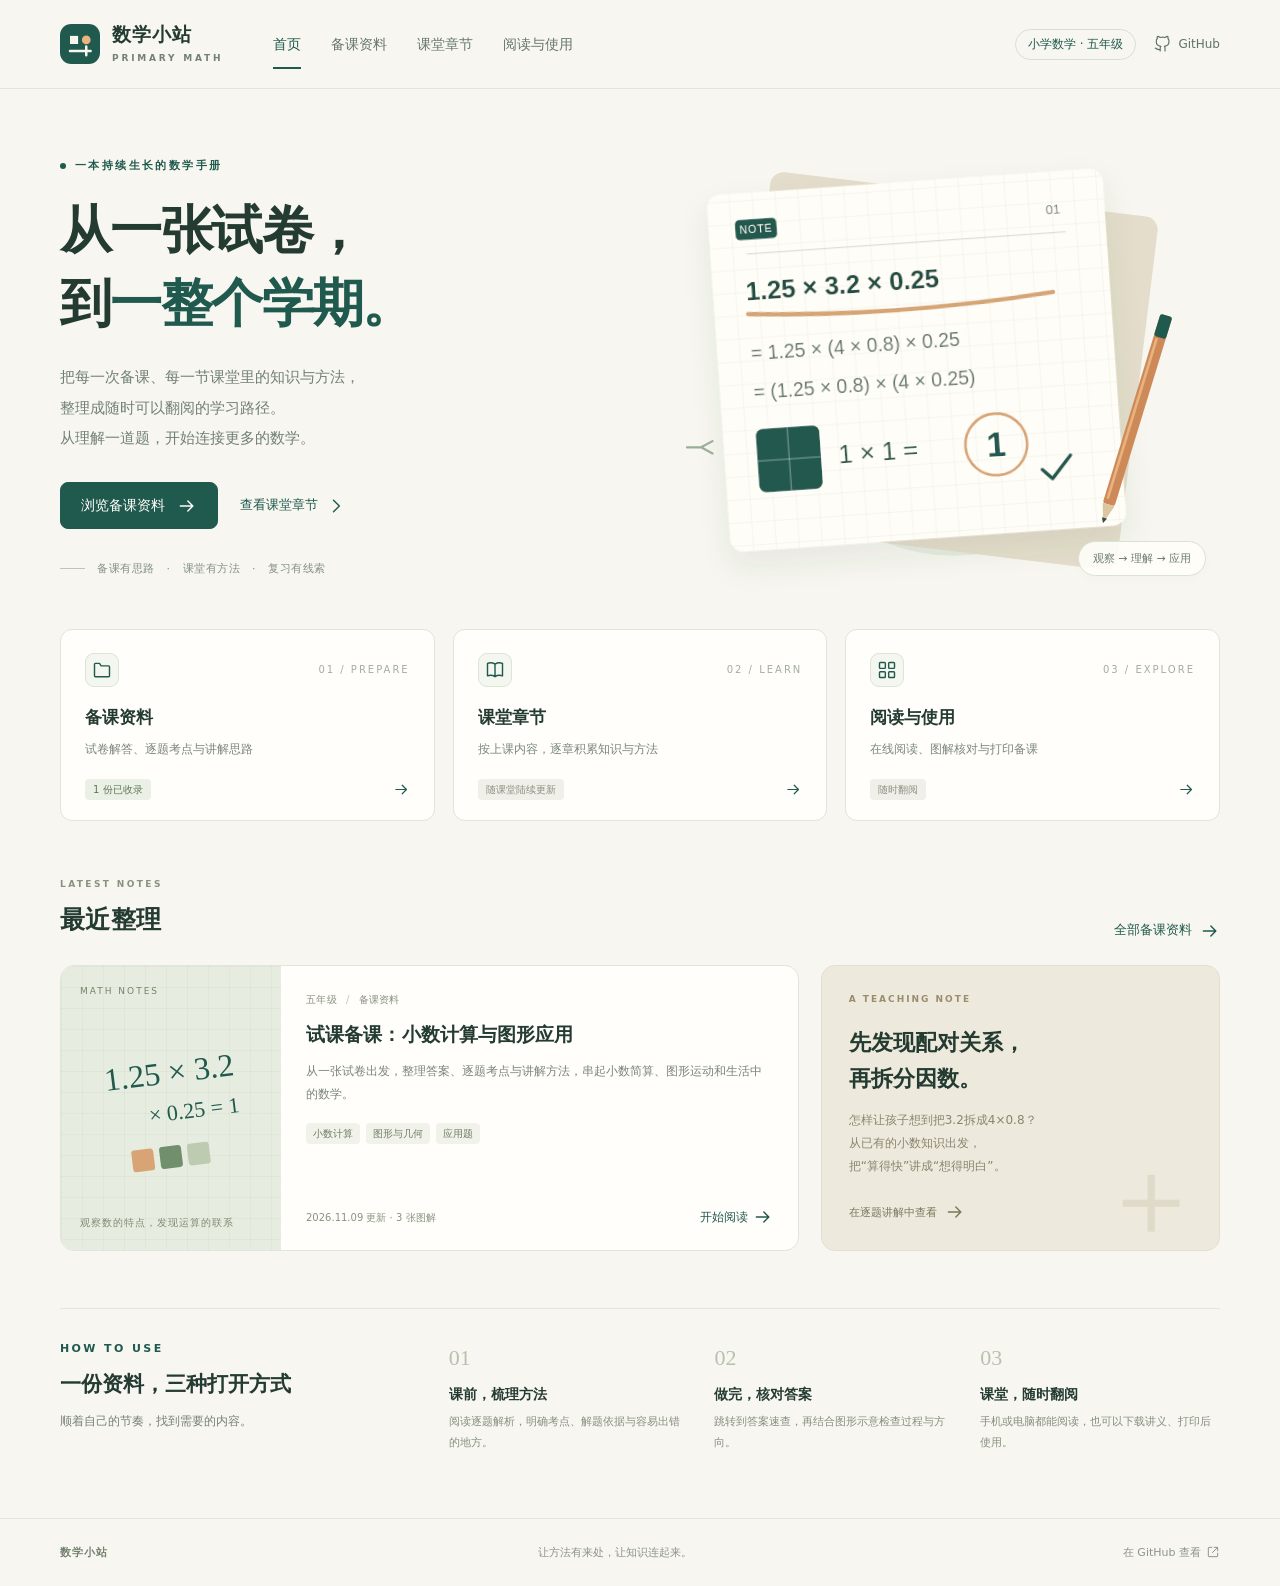
==== index.html @ 2e08a655 "Build math teaching portal and publish preparation materials" ====
<!doctype html>
<html lang="zh-CN">
<head>
  <meta charset="utf-8">
  <meta name="viewport" content="width=device-width, initial-scale=1">
  <title>首页 · 数学小站</title>
  <meta name="description" content="从备课到课堂，持续整理小学数学的知识、方法与讲解。">
  <meta name="theme-color" content="#20594e">
  <link rel="icon" type="image/svg+xml" href="assets/favicon.svg">
  <link rel="stylesheet" href="assets/site.css">
  <script src="assets/site.js" defer></script>
</head>
<body id="top">
  <a class="skip" href="#main">跳到正文</a>
  <header class="site-header">
    <div class="shell header-inner">
      <a class="brand" href="index.html" aria-label="数学小站首页">
        <img src="assets/favicon.svg" alt="" width="40" height="40">
        <span class="brand-name">数学小站<span class="brand-en">PRIMARY MATH</span></span>
      </a>
      <nav class="main-nav" id="main-navigation" data-navigation aria-label="主导航"><a href="index.html" aria-current="page">首页</a><a href="preparation/index.html">备课资料</a><a href="chapters/index.html">课堂章节</a><a href="index.html#guide">阅读与使用</a></nav>
      <div class="header-actions">
        <span class="grade-pill">小学数学 · 五年级</span>
        <a class="github-link" href="https://github.com/daiguashaoya/Primary_school_math" target="_blank" rel="noopener noreferrer" aria-label="打开 GitHub 仓库"><svg class="icon" viewBox="0 0 24 24" aria-hidden="true"><path d="M9 20c-5 1-5-2-7-2m14 4v-4a3.5 3.5 0 0 0-1-2.7c3.3-.4 6.7-1.6 6.7-7A5.4 5.4 0 0 0 20.2 4a5 5 0 0 0-.1-3s-1.2-.4-4 1.5a14 14 0 0 0-7.2 0C6.1.6 4.9 1 4.9 1a5 5 0 0 0-.1 3A5.4 5.4 0 0 0 3.3 8.3c0 5.4 3.4 6.6 6.7 7A3.5 3.5 0 0 0 9 18v4" transform="translate(0 1) scale(.92)"/></svg><span>GitHub</span></a>
        <button class="menu-toggle" type="button" aria-label="展开或收起导航" aria-controls="main-navigation" aria-expanded="false" data-menu-toggle><svg class="icon" viewBox="0 0 24 24" aria-hidden="true"><path d="M4 6h16M4 12h16M4 18h16"/></svg></button>
      </div>
    </div>
  </header>
  <main id="main" class="shell">
    <section class="hero" aria-labelledby="hero-title">
      <div class="hero-copy">
        <div class="eyebrow"><span class="dot"></span>一本持续生长的数学手册</div>
        <h1 id="hero-title">从一张试卷，<br>到<span>一整个学期。</span></h1>
        <p class="hero-description">把每一次备课、每一节课堂里的知识与方法，<br>整理成随时可以翻阅的学习路径。<br>从理解一道题，开始连接更多的数学。</p>
        <div class="hero-actions"><a class="button" href="preparation/index.html">浏览备课资料<svg class="icon" viewBox="0 0 24 24" aria-hidden="true"><path d="M4 12h15m-6-6 6 6-6 6"/></svg></a><a class="text-link" href="chapters/index.html">查看课堂章节<svg class="icon" viewBox="0 0 24 24" aria-hidden="true"><path d="m9 5 7 7-7 7"/></svg></a></div>
        <div class="hero-foot"><span class="dash"></span><span>备课有思路</span><span>·</span><span>课堂有方法</span><span>·</span><span>复习有线索</span></div>
      </div>
      <div class="hero-art"><img src="assets/math-notebook.svg" alt="小数简算笔记：把3.2拆成4乘0.8，再运用乘法运算律配对，得到1" width="640" height="510"><span class="art-caption">观察 → 理解 → 应用</span></div>
    </section>
    <section class="entrances" aria-label="内容导航">
      <a class="entrance" href="preparation/index.html"><div class="entrance-top"><span class="entrance-icon"><svg class="icon" viewBox="0 0 24 24" aria-hidden="true"><path d="M3 7V5a1 1 0 0 1 1-1h5l2 3h9a1 1 0 0 1 1 1v11a1 1 0 0 1-1 1H4a1 1 0 0 1-1-1V7z"/></svg></span><span class="entrance-number">01 / PREPARE</span></div><h2>备课资料</h2><p>试卷解答、逐题考点与讲解思路</p><div class="entrance-bottom"><span class="status-tag">1 份已收录</span><svg class="icon" viewBox="0 0 24 24" aria-hidden="true"><path d="M4 12h15m-6-6 6 6-6 6"/></svg></div></a>
      <a class="entrance" href="chapters/index.html"><div class="entrance-top"><span class="entrance-icon"><svg class="icon" viewBox="0 0 24 24" aria-hidden="true"><path d="M12 5c-3-2-6-2-9-1v15c3-1 6-1 9 1 3-2 6-2 9-1V4c-3-1-6-1-9 1zm0 0v15"/></svg></span><span class="entrance-number">02 / LEARN</span></div><h2>课堂章节</h2><p>按上课内容，逐章积累知识与方法</p><div class="entrance-bottom"><span class="status-tag muted">随课堂陆续更新</span><svg class="icon" viewBox="0 0 24 24" aria-hidden="true"><path d="M4 12h15m-6-6 6 6-6 6"/></svg></div></a>
      <a class="entrance" href="#guide"><div class="entrance-top"><span class="entrance-icon"><svg class="icon" viewBox="0 0 24 24" aria-hidden="true"><rect x="3" y="3" width="7" height="7" rx="1"/><rect x="14" y="3" width="7" height="7" rx="1"/><rect x="3" y="14" width="7" height="7" rx="1"/><rect x="14" y="14" width="7" height="7" rx="1"/></svg></span><span class="entrance-number">03 / EXPLORE</span></div><h2>阅读与使用</h2><p>在线阅读、图解核对与打印备课</p><div class="entrance-bottom"><span class="status-tag muted">随时翻阅</span><svg class="icon" viewBox="0 0 24 24" aria-hidden="true"><path d="M4 12h15m-6-6 6 6-6 6"/></svg></div></a>
    </section>
    <section aria-labelledby="recent-title"><div class="section-heading"><div><div class="eyebrow">LATEST NOTES</div><h2 id="recent-title">最近整理</h2></div><a class="text-link" href="preparation/index.html">全部备课资料<svg class="icon" viewBox="0 0 24 24" aria-hidden="true"><path d="M4 12h15m-6-6 6 6-6 6"/></svg></a></div>
      <div class="recent-grid"><article class="featured-note" data-entry data-topics="[&quot;小数计算&quot;, &quot;图形与几何&quot;, &quot;应用题&quot;]" data-search="试课备课：小数计算与图形应用 从一张试卷出发，整理答案、逐题考点与讲解方法，串起小数简算、图形运动和生活中的数学。 五年级 小数计算 图形与几何 应用题 试卷 乘法分配律 拆分因数 凑整 循环小数 轴对称 平移 旋转 去尾法 进一法 邮费 鲜花饼">
      <div class="note-cover" aria-hidden="true"><span class="cover-index">MATH NOTES</span><div class="cover-formula">1.25 × 3.2<span>× 0.25 = 1</span></div><div class="cover-boxes"><i></i><i></i><i></i></div><span class="cover-label">观察数的特点，发现运算的联系</span></div>
      <div class="note-body">
        <div class="note-meta"><span>五年级</span><span class="meta-divider">/</span><span>备课资料</span></div>
        <h3><a href="preparation/trial-decimals/index.html">试课备课：小数计算与图形应用</a></h3>
        <p>从一张试卷出发，整理答案、逐题考点与讲解方法，串起小数简算、图形运动和生活中的数学。</p><div class="topic-tags"><span class="topic-tag">小数计算</span><span class="topic-tag">图形与几何</span><span class="topic-tag">应用题</span></div>
        <div class="note-bottom"><span>2026.11.09 更新 · 3 张图解</span><a href="preparation/trial-decimals/index.html">开始阅读<svg class="icon" viewBox="0 0 24 24" aria-hidden="true"><path d="M4 12h15m-6-6 6 6-6 6"/></svg></a></div>
      </div>
    </article><aside class="method-card"><div class="eyebrow">A TEACHING NOTE</div><h3>先发现配对关系，<br>再拆分因数。</h3><p>怎样让孩子想到把3.2拆成4×0.8？<br>从已有的小数知识出发，<br>把“算得快”讲成“想得明白”。</p><a class="text-link" href="preparation/trial-decimals/index.html#detail">在逐题讲解中查看<svg class="icon" viewBox="0 0 24 24" aria-hidden="true"><path d="M4 12h15m-6-6 6 6-6 6"/></svg></a></aside></div>
    </section>
    <section class="guide" id="guide" aria-labelledby="guide-title"><div class="guide-panel"><div class="guide-heading"><div class="eyebrow">HOW TO USE</div><h2 id="guide-title">一份资料，三种打开方式</h2><p>顺着自己的节奏，找到需要的内容。</p></div><div class="guide-steps"><div class="guide-step"><span>01</span><h3>课前，梳理方法</h3><p>阅读逐题解析，明确考点、解题依据与容易出错的地方。</p></div><div class="guide-step"><span>02</span><h3>做完，核对答案</h3><p>跳转到答案速查，再结合图形示意检查过程与方向。</p></div><div class="guide-step"><span>03</span><h3>课堂，随时翻阅</h3><p>手机或电脑都能阅读，也可以下载讲义、打印后使用。</p></div></div></div></section>
  </main>
  <footer class="site-footer"><div class="shell footer-inner"><span class="footer-brand">数学小站</span><p>让方法有来处，让知识连起来。</p><a href="https://github.com/daiguashaoya/Primary_school_math" target="_blank" rel="noopener noreferrer">在 GitHub 查看<svg class="icon" viewBox="0 0 24 24" aria-hidden="true"><path d="M14 4h6v6m0-6-9 9"/><path d="M10 4H5a1 1 0 0 0-1 1v14a1 1 0 0 0 1 1h14a1 1 0 0 0 1-1v-5"/></svg></a></div></footer>
</body>
</html>
---- assets/site.css ----
@charset "UTF-8";
:root{--paper:#f7f6f0;--white:#fffefa;--ink:#243b32;--muted:#738078;--green:#20594e;--green-dark:#17463c;--line:#e1e5db;--soft:#eaf0e5;--sand:#efe7d8;--orange:#b8764d;--radius:18px;--max:1160px}
*{box-sizing:border-box}html{scroll-behavior:smooth;scroll-padding-top:108px}body{margin:0;background:var(--paper);color:var(--ink);font-family:"Microsoft YaHei","PingFang SC","Noto Sans SC",system-ui,sans-serif;font-size:15px;line-height:1.75;-webkit-font-smoothing:antialiased}a{color:inherit;text-decoration:none}button,input{font:inherit}button,a,input{ -webkit-tap-highlight-color:transparent}button{cursor:pointer}button:disabled{cursor:default}img{max-width:100%;height:auto}::selection{background:#dce6d2}a:focus-visible,button:focus-visible,input:focus-visible{outline:3px solid #c68b57;outline-offset:4px}svg.icon{width:20px;height:20px;flex-shrink:0;stroke:currentColor;fill:none;stroke-width:1.7;stroke-linecap:round;stroke-linejoin:round}.shell{width:min(var(--max),calc(100% - 80px));margin-inline:auto}.skip{position:fixed;left:16px;top:-60px;z-index:99;background:var(--green);color:white;padding:10px 20px;border-radius:8px}.skip:focus{top:10px}
.site-header{position:sticky;top:0;z-index:30;background:rgb(247 246 240 / .95);border-bottom:1px solid var(--line);backdrop-filter:blur(16px)}.header-inner{height:88px;display:flex;align-items:center;gap:50px}.brand{display:flex;align-items:center;gap:12px;flex-shrink:0}.brand img{width:40px;height:40px}.brand-name{font-size:19px;line-height:1.25;font-weight:750;letter-spacing:1px}.brand-en{display:block;font-size:9px;line-height:1.5;letter-spacing:2.8px;color:var(--muted);margin-top:5px}.main-nav{display:flex;align-items:center;gap:30px;flex:1;height:100%}.main-nav>a{height:100%;display:flex;align-items:center;position:relative;font-size:14px;color:#67776d;white-space:nowrap}.main-nav>a:hover,.main-nav>a[aria-current]{color:var(--green)}.main-nav>a[aria-current]::after{content:"";position:absolute;bottom:19px;left:0;right:0;height:2px;background:var(--green)}.header-actions{display:flex;align-items:center;gap:18px}.grade-pill{font-size:12px;border:1px solid #d7dfd2;padding:4px 12px;border-radius:30px;color:var(--green);white-space:nowrap}.github-link{display:flex;align-items:center;gap:6px;font-size:12px;color:#60736a}.github-link svg{width:18px;height:18px}.menu-toggle{display:none;background:none;border:0;padding:6px;color:var(--green)}
.eyebrow{display:flex;align-items:center;gap:9px;font-size:11px;letter-spacing:2.4px;text-transform:uppercase;color:var(--green);font-weight:650}.eyebrow .dot{width:6px;height:6px;background:var(--green);border-radius:50%}.hero{display:grid;grid-template-columns:1fr 1.02fr;align-items:center;padding:53px 0 37px;gap:16px;min-height:510px}.hero h1{font-size:clamp(36px,4.1vw,52px);font-weight:700;letter-spacing:-1.6px;line-height:1.4;margin:19px 0 22px}.hero h1 span{color:var(--green)}.hero-description{font-size:15px;color:#718074;line-height:2.05;max-width:425px;margin:0 0 28px}.hero-actions{display:flex;align-items:center;gap:22px}.button{display:inline-flex;align-items:center;justify-content:center;gap:12px;padding:12px 20px;background:var(--green);color:#fffefa;font-size:14px;font-weight:550;border:1px solid var(--green);border-radius:8px;transition:background .18s,transform .18s;line-height:1.5}.button:hover{background:var(--green-dark);transform:translateY(-2px)}.button.secondary{background:var(--white);color:var(--green);border-color:#d7dfd2}.button.secondary:hover{background:var(--soft)}.text-link{display:inline-flex;align-items:center;gap:8px;font-size:13px;color:var(--green)}.text-link:hover{text-decoration:underline;text-underline-offset:5px}.hero-foot{display:flex;align-items:center;gap:12px;margin-top:30px;font-size:11px;color:#849086;letter-spacing:.5px}.hero-foot .dash{width:25px;height:1px;background:#bac6b6}.hero-art{position:relative;align-self:stretch;display:flex;align-items:center;justify-content:center;min-width:0}.hero-art>img{width:100%;max-width:565px}.art-caption{position:absolute;right:14px;bottom:16px;padding:7px 14px;border:1px solid #dae2d2;background:rgb(255 254 250 / .9);border-radius:20px;font-size:11px;color:#6c7c6d;box-shadow:0 4px 12px #203b2b05}
.entrances{display:grid;grid-template-columns:repeat(3,1fr);gap:18px;padding:0 0 56px}.entrance{display:block;background:var(--white);border:1px solid var(--line);border-radius:12px;padding:23px 24px 20px;transition:transform .2s,border-color .2s}.entrance:hover{transform:translateY(-3px);border-color:#afc1aa}.entrance-top{display:flex;justify-content:space-between;align-items:center;margin-bottom:16px}.entrance-icon{display:grid;place-items:center;width:34px;height:34px;border:1px solid #dce4d6;border-radius:9px;background:#f4f7ef;color:var(--green)}.entrance-number{font-size:10px;letter-spacing:2px;color:#a4ada0}.entrance h2{font-size:17px;margin:0 0 6px;font-weight:650}.entrance p{font-size:12px;color:#7a877c;margin:0 0 19px}.entrance-bottom{display:flex;align-items:center;justify-content:space-between;color:var(--green);font-size:11px}.entrance-bottom svg{width:17px;height:17px}.status-tag{display:inline-flex;align-items:center;gap:5px;padding:2px 8px;border-radius:4px;background:var(--soft);color:#627557;font-size:10px}.status-tag.muted{background:#f0efe9;color:#8c8f80}
.section-heading{display:flex;align-items:flex-end;justify-content:space-between;margin-bottom:23px}.section-heading .eyebrow{color:#899281;font-size:9px;letter-spacing:2.4px}.section-heading h2{font-size:25px;font-weight:650;letter-spacing:.3px;margin:5px 0 0}.recent-grid{display:grid;grid-template-columns:1.85fr 1fr;gap:22px}.featured-note{display:grid;grid-template-columns:220px 1fr;background:var(--white);border:1px solid var(--line);border-radius:14px;overflow:hidden;min-height:282px;transition:border-color .2s}.featured-note:hover{border-color:#a9bda4}.note-cover{position:relative;overflow:hidden;background-color:#e6ecdf;background-image:linear-gradient(#b5c2aa22 1px,transparent 1px),linear-gradient(90deg,#b5c2aa22 1px,transparent 1px);background-size:21px 21px;display:flex;flex-direction:column;align-items:center;justify-content:center;min-height:220px}.cover-index{position:absolute;top:18px;left:19px;font-size:9px;letter-spacing:2px;color:#73856a}.cover-formula{font-family:Georgia,serif;font-size:32px;color:var(--green);transform:rotate(-7deg);line-height:1.5}.cover-formula span{display:block;font-size:22px;margin-left:40px}.cover-boxes{display:flex;gap:6px;margin-top:17px;transform:rotate(-7deg)}.cover-boxes i{display:block;width:22px;height:22px;background:#d8a475;border-radius:3px}.cover-boxes i:nth-child(2){background:#718f6d}.cover-boxes i:nth-child(3){background:#bdcbb1}.cover-label{position:absolute;bottom:18px;left:19px;font-size:10px;letter-spacing:1px;color:#7e8b72}.note-body{display:flex;flex-direction:column;align-items:flex-start;padding:25px 25px 22px;min-width:0}.note-meta{display:flex;align-items:center;flex-wrap:wrap;gap:9px;font-size:10px;color:#879080;letter-spacing:.3px}.note-meta .meta-divider{color:#c0c8b9}.note-body h3{font-size:19px;line-height:1.65;margin:11px 0 9px;letter-spacing:.1px;font-weight:650}.note-body h3 a:hover{color:var(--green);text-decoration:underline;text-underline-offset:5px}.note-body p{font-size:12px;line-height:1.95;color:#7a857a;margin:0 0 16px}.topic-tags{display:flex;gap:6px;flex-wrap:wrap}.topic-tag{font-size:10px;color:#6e7c65;background:#f1f3eb;padding:2px 7px;border-radius:4px}.note-bottom{display:flex;justify-content:space-between;align-items:center;width:100%;margin-top:auto;padding-top:21px;color:#899381;font-size:10px}.note-bottom a{font-size:12px;font-weight:550;color:var(--green);display:flex;align-items:center;gap:5px}.method-card{background:#edeadd;border:1px solid #e3dfcf;border-radius:14px;padding:26px 27px;position:relative;overflow:hidden}.method-card .eyebrow{font-size:9px;color:#9b8c6d;letter-spacing:2px}.method-card h3{font-size:22px;line-height:1.65;margin:17px 0 12px;max-width:220px;font-weight:600}.method-card p{font-size:12px;line-height:1.9;color:#8b846e;margin:0 0 20px}.method-card .text-link{font-size:11px;color:#7a775d}.method-card::after{content:"＋";position:absolute;right:13px;bottom:-23px;font:110px Georgia,serif;color:#e0dbc8;pointer-events:none}
.guide{padding:57px 0 64px}.guide-panel{border-top:1px solid var(--line);padding-top:30px;display:grid;grid-template-columns:1fr 2.2fr;gap:38px}.guide-heading h2{font-size:21px;margin:8px 0 8px;font-weight:650}.guide-heading p{font-size:12px;color:var(--muted);margin:0}.guide-steps{display:grid;grid-template-columns:repeat(3,1fr);gap:26px}.guide-step>span{font-family:Georgia,serif;font-size:22px;color:#b7c1ad}.guide-step h3{font-size:14px;margin:5px 0;font-weight:600}.guide-step p{font-size:11px;color:#85907f;margin:0;line-height:1.9}.site-footer{border-top:1px solid var(--line);padding:24px 0;color:#8c9687;font-size:11px}.footer-inner{display:flex;align-items:center;justify-content:space-between;gap:20px}.footer-brand{font-weight:650;color:#74826e;letter-spacing:1px}.footer-inner p{margin:0}.footer-inner a{display:inline-flex;align-items:center;gap:5px}.footer-inner svg{width:14px;height:14px}
.breadcrumb{display:flex;align-items:center;flex-wrap:wrap;gap:8px;color:#899482;font-size:11px;padding-top:28px}.breadcrumb a:hover{color:var(--green)}.breadcrumb svg{width:12px;height:12px}.library-intro{padding:37px 0 26px;display:flex;align-items:flex-start;justify-content:space-between;gap:40px}.library-intro h1{font-size:35px;line-height:1.4;font-weight:650;margin:10px 0 12px;letter-spacing:-.5px}.library-intro p{font-size:14px;color:var(--muted);margin:0;max-width:610px}.library-count{padding-top:25px;color:#7e8e75;font-size:11px;display:flex;align-items:baseline;gap:9px;white-space:nowrap}.library-count strong{font-size:38px;font-family:Georgia,serif;line-height:1;color:var(--green);font-weight:400}.library-toolbar{display:flex;align-items:center;justify-content:space-between;gap:20px;border-top:1px solid var(--line);border-bottom:1px solid var(--line);padding:19px 0;margin:10px 0 26px}.filter-list{display:flex;align-items:center;gap:7px;flex-wrap:wrap}.filter{border:1px solid transparent;border-radius:6px;background:transparent;color:#7e8b74;padding:5px 12px;font-size:12px;white-space:nowrap}.filter[aria-pressed="true"]{background:var(--green);color:white}.filter:hover{border-color:#c5d1bd}.search{display:flex;align-items:center;gap:8px;min-width:260px;border:1px solid #d9e1d0;border-radius:7px;padding:7px 11px;background:var(--white);color:#8d9983}.search .icon{width:16px;height:16px}.search input{border:0;background:transparent;outline:0;width:100%;min-width:0;font-size:12px;color:var(--ink)}.search input::placeholder{color:#9aa28f}.search input:focus-visible{outline:none}.search:focus-within{outline:2px solid #b7c8aa;outline-offset:2px}.library-results{margin-bottom:58px;min-height:360px}.results-count{font-size:11px;color:#8d9785;margin:0 0 17px}.library-grid{display:grid;grid-template-columns:repeat(2,1fr);gap:20px}.library-grid .featured-note{grid-template-columns:180px 1fr;min-height:280px}.library-grid .note-body{padding:22px}.library-grid .note-body h3{font-size:17px}.empty-state{display:grid;justify-items:center;text-align:center;border:1px dashed #ccd7c2;border-radius:15px;background:#f0f3e9;padding:65px 25px;margin:22px 0 70px}.empty-symbol{display:grid;place-items:center;width:55px;height:55px;border:1px solid #d6dfce;border-radius:15px;background:var(--white);color:#839876;margin-bottom:18px}.empty-state h2{font-size:21px;font-weight:600;margin:0 0 10px}.empty-state p{font-size:13px;color:#7e8c74;max-width:440px;margin:0 0 24px}.no-results{padding:50px 20px;text-align:center;border:1px dashed #d3dccb;border-radius:12px;color:#7a8871}.no-results button{margin-top:12px;border:0;background:none;color:var(--green);text-decoration:underline;text-underline-offset:5px}.no-results p{margin:0}.visually-hidden{position:absolute;width:1px;height:1px;padding:0;margin:-1px;overflow:hidden;clip:rect(0,0,0,0);white-space:nowrap;border:0}[hidden]{display:none!important}
.reader-layout{display:grid;grid-template-columns:222px minmax(0,1fr);gap:42px;padding-top:29px;align-items:start}.reader-sidebar{position:sticky;top:116px;padding:12px 0 25px}.sidebar-label{font-size:10px;letter-spacing:1.8px;color:#97a08d;margin:0 0 16px}.toc{display:flex;flex-direction:column;gap:3px}.toc>a{font-size:12px;color:#7a8871;line-height:1.7;padding:7px 11px;border-left:2px solid #e2e7db;transition:background .15s,color .15s}.toc>a:hover,.toc>a.active{border-left-color:var(--green);color:var(--green);background:#edf1e5}.toc>a.toc-main{font-weight:650;color:var(--green);margin-top:10px}.toc>a.toc-sub{font-size:11px;padding-left:16px}.sidebar-resources{border-top:1px solid var(--line);margin-top:26px;padding-top:20px}.sidebar-resources>a{display:flex;align-items:center;gap:8px;color:#78886f;font-size:11px;padding:6px 0}.sidebar-resources>a:hover{color:var(--green)}.sidebar-resources svg{width:15px;height:15px}.reader-main{min-width:0;padding-bottom:60px}.reader-header{padding:13px 0 26px}.reader-header h1{font-size:31px;line-height:1.55;font-weight:650;letter-spacing:-.5px;margin:14px 0 13px}.reader-header p{font-size:13px;color:#7e8976;line-height:1.95;max-width:760px;margin:0 0 16px}.reader-header .note-meta{font-size:11px}.reader-actions{display:flex;align-items:center;gap:10px;flex-wrap:wrap;margin-top:24px}.reader-actions .button{padding:9px 15px;font-size:12px}.reader-actions .button svg{width:16px;height:16px}.reader-switch{display:flex;gap:26px;border-top:1px solid var(--line);border-bottom:1px solid var(--line);padding:16px 0;margin:0 0 27px;align-items:center;font-size:12px;color:var(--green)}.reader-switch span{margin-left:auto;color:#93a087;font-size:10px}.reading-section{background:var(--white);border:1px solid var(--line);border-radius:14px;padding:30px 32px 28px;margin-bottom:28px;scroll-margin-top:108px;min-width:0}.section-label{display:flex;gap:9px;align-items:center;font-size:10px;letter-spacing:2px;text-transform:uppercase;color:#859677;margin-bottom:14px}.section-label span{width:20px;height:1px;background:#a5b398}.reading-section>h2{font-size:25px;font-weight:650;margin:0 0 24px;line-height:1.5}.prose{font-size:14px;line-height:1.95;color:#47564b;overflow-wrap:anywhere}.prose p{margin:13px 0}.prose h3{font-size:20px;color:var(--ink);margin:34px 0 15px;padding-bottom:10px;border-bottom:1px solid #e5e9de;font-weight:650;scroll-margin-top:108px}.prose h4{font-size:17px;color:#315948;line-height:1.7;margin:28px 0 12px;font-weight:650;scroll-margin-top:108px}.prose h5{font-size:15px;color:#315948;margin:23px 0 11px}.prose h6{font-size:14px;margin:22px 0 10px}.prose strong{color:#2e4a38;font-weight:650}.prose a{color:#32785c;text-decoration:underline;text-underline-offset:3px}.prose ul,.prose ol{padding-left:1.6em}.prose li{margin:7px 0;padding-left:3px}.prose li::marker{color:#7c9a69}.prose .table-wrap{max-width:100%;overflow-x:auto;margin:19px 0;border:1px solid #dfe5d8;border-radius:7px}.prose table{width:100%;border-collapse:collapse;font-size:12px;line-height:1.85}.prose th{font-weight:600;background:#eef2e7;color:#38573b}.prose th,.prose td{padding:11px 12px;border-right:1px solid #e3e8dd;border-bottom:1px solid #e3e8dd;text-align:left;vertical-align:top;min-width:80px}.prose th:last-child,.prose td:last-child{border-right:0}.prose tr:last-child td{border-bottom:0}.prose tbody tr:nth-child(even){background:#fafbf6}.prose img{display:block;max-width:100%;height:auto;margin:23px auto;border:1px solid #e2e7dc;border-radius:7px;background:white}.prose pre{font-family:Consolas,"Courier New",monospace;background:#f0f3e9;border-left:3px solid #98ae83;padding:18px 22px;line-height:1.6;font-size:13px;overflow-x:auto;border-radius:0 7px 7px 0}.prose code{font-family:Consolas,"Courier New",monospace;background:#f0f3e9;padding:2px 5px;border-radius:4px;font-size:.95em}.prose pre code{padding:0;background:none}.prose hr{border:0;border-top:1px solid #e2e7dc;margin:32px 0}.back-top{display:inline-flex;gap:7px;align-items:center;font-size:12px;color:#718366}.back-top svg{width:16px;height:16px}.reader-mobile-toc{display:none}.reading-progress{height:2px;background:var(--green);position:absolute;bottom:-1px;left:0;width:0;transition:width .1s linear}
@media(min-width:1400px){.hero{padding-top:65px;padding-bottom:45px}.hero h1{font-size:56px}.hero-art>img{max-width:575px}}
@media(max-width:1100px){.header-inner{gap:30px}.main-nav{gap:22px}.hero h1{font-size:42px}.hero-description{font-size:14px}.hero-art{margin-right:-15px}.featured-note{grid-template-columns:180px 1fr}.note-body{padding:22px}.note-body h3{font-size:17px}.recent-grid{grid-template-columns:1.8fr 1fr}.method-card{padding:24px}.method-card h3{font-size:20px}.library-grid{grid-template-columns:1fr}.reader-layout{grid-template-columns:190px minmax(0,1fr);gap:25px}.reading-section{padding:26px}.guide-panel{gap:25px}}
@media(max-width:800px){.shell{width:calc(100% - 40px)}.header-inner{height:76px;gap:23px}.brand-name{font-size:17px}.brand img{width:35px;height:35px}.brand-en{font-size:8px;letter-spacing:2.2px}.main-nav{gap:20px}.main-nav>a{font-size:12px}.main-nav>a[aria-current]::after{bottom:15px}.header-actions{gap:10px}.github-link span{display:none}.grade-pill{display:none}.hero{min-height:0;padding-top:39px;grid-template-columns:1fr 1fr;gap:0}.hero h1{font-size:35px;letter-spacing:-1px}.hero-description{font-size:12px}.hero-actions{gap:14px}.hero-actions .button{padding:10px 13px;font-size:12px}.hero-actions .text-link{font-size:11px}.hero-foot{font-size:10px;margin-top:22px;gap:8px}.hero-foot .dash{width:15px}.art-caption{font-size:9px;right:0;bottom:13px;padding:5px 9px}.entrances{gap:11px;padding-bottom:39px}.entrance{padding:17px}.entrance h2{font-size:15px}.entrance p{font-size:11px;min-height:38px}.entrance-top{margin-bottom:13px}.section-heading h2{font-size:22px}.recent-grid{grid-template-columns:1fr}.method-card{display:none}.featured-note{grid-template-columns:210px 1fr}.guide{padding:39px 0 43px}.guide-panel{grid-template-columns:1fr}.guide-heading p{display:none}.guide-steps{gap:22px}.reader-layout{display:block;padding-top:18px}.reader-sidebar{display:none}.reader-header{padding-top:6px}.reader-header h1{font-size:27px}.reader-mobile-toc{display:block;margin:0 0 22px;border:1px solid var(--line);border-radius:9px;padding:10px 15px;background:#edf1e6;color:var(--green);font-size:12px}.reader-mobile-toc summary{cursor:pointer}.reader-mobile-toc .toc{padding:10px 0 3px}.reader-switch{margin-top:0}.reading-section{padding:25px}.reading-section>h2{font-size:23px}.footer-inner{flex-wrap:wrap;gap:9px 20px}.footer-inner p{flex:1;min-width:220px}}
@media(max-width:580px){html{scroll-padding-top:88px}.header-inner{height:70px;justify-content:space-between;gap:10px}.header-actions{margin-left:auto;gap:14px}.menu-toggle{display:flex}.main-nav{display:none;position:absolute;top:70px;left:0;right:0;height:auto;flex-direction:column;align-items:stretch;gap:0;background:var(--paper);padding:9px 20px 17px;border-bottom:1px solid var(--line);box-shadow:0 9px 15px #20352705}.main-nav.is-open{display:flex}.main-nav>a{font-size:14px;padding:10px 15px;border-radius:6px;height:auto}.main-nav>a[aria-current]{background:#eaf0e2}.main-nav>a[aria-current]::after{display:none}.hero{display:flex;flex-direction:column;align-items:stretch;padding:32px 0 22px}.hero h1{font-size:37px;line-height:1.42;margin:17px 0}.hero-description{font-size:13px;max-width:360px;margin-bottom:22px}.hero .eyebrow{font-size:10px}.hero-actions .button{padding:12px 17px;font-size:13px}.hero-actions .text-link{font-size:12px}.hero-actions{gap:22px}.hero-foot{margin-top:20px}.hero-art{margin:5px 0 0;min-height:0}.hero-art>img{max-width:390px;margin:-4px auto -3px}.art-caption{right:3px;bottom:4px;font-size:10px}.entrances{grid-template-columns:1fr;gap:10px;padding:12px 0 34px}.entrance{display:grid;grid-template-columns:38px 1fr 28px;column-gap:13px;padding:17px 18px;align-items:center}.entrance-top{margin:0;grid-row:1/3}.entrance-number{display:none}.entrance h2{font-size:15px;grid-column:2;margin-bottom:2px}.entrance p{font-size:11px;min-height:0;margin:0;grid-column:2;grid-row:2}.entrance-bottom{grid-column:3;grid-row:1/3;justify-content:flex-end}.entrance-bottom .status-tag{display:none}.section-heading{gap:10px}.section-heading h2{font-size:21px}.section-heading .text-link{font-size:11px}.featured-note{grid-template-columns:1fr}.note-cover{min-height:170px;align-items:flex-start;padding-left:32px}.cover-formula{font-size:30px;transform:rotate(-5deg);margin-left:25px}.cover-formula span{display:inline;font-size:25px;margin-left:8px}.cover-boxes{position:absolute;right:24px;bottom:34px}.cover-label{bottom:14px;font-size:9px}.cover-index{font-size:8px;top:13px}.note-body{padding:21px 22px}.note-body h3{font-size:19px}.note-body p{font-size:12px}.note-bottom{padding-top:22px}.topic-tag{font-size:10px}.guide-panel{padding-top:24px;gap:21px}.guide-heading h2{font-size:20px}.guide-steps{grid-template-columns:1fr;gap:16px}.guide-step{position:relative;padding-left:38px}.guide-step>span{position:absolute;top:0;left:0;font-size:21px}.guide-step h3{margin:0 0 4px}.guide-step p{font-size:12px}.site-footer{padding:20px 0}.footer-inner{display:grid;grid-template-columns:1fr auto;gap:5px}.footer-inner p{font-size:10px;grid-column:1/-1;grid-row:2}.footer-inner>a{grid-column:2;grid-row:1}.breadcrumb{padding-top:20px;font-size:10px}.library-intro{padding:27px 0 22px;gap:15px}.library-intro h1{font-size:30px;margin-top:9px}.library-intro p{font-size:12px}.library-count{padding-top:20px;gap:4px;font-size:10px}.library-count strong{font-size:29px}.library-toolbar{flex-direction:column;align-items:stretch;gap:13px;padding:15px 0}.filter-list{gap:3px}.filter{font-size:11px;padding:5px 10px}.search{min-width:0;width:100%;padding:9px 12px}.search input{font-size:12px}.library-grid .featured-note{grid-template-columns:1fr}.library-grid .note-cover{min-height:160px}.empty-state{padding:45px 20px;margin-top:10px}.empty-state h2{font-size:19px}.empty-state p{font-size:12px}.reader-header h1{font-size:25px}.reader-header p{font-size:12px}.reader-switch{gap:24px;padding:13px 0}.reader-switch span{display:none}.reading-section{padding:22px 17px;border-radius:11px;margin-inline:-4px}.reading-section>h2{font-size:22px;margin-bottom:19px}.prose{font-size:13px;line-height:1.95}.prose h3{font-size:18px;margin-top:27px}.prose h4{font-size:15px;margin-top:24px}.prose h5{font-size:14px}.prose table{font-size:11px}.prose th,.prose td{padding:9px;min-width:90px}.reader-actions{gap:8px}.reader-actions .button{font-size:11px;padding:8px 11px}.reader-main{padding-bottom:36px}.reader-mobile-toc{margin-bottom:18px}.prose ul,.prose ol{padding-left:1.5em}.prose img{margin:18px auto}}
@media(prefers-reduced-motion:reduce){html{scroll-behavior:auto}*,*::before,*::after{transition:none!important;animation:none!important}}
@media print{@page{size:A4;margin:15mm 13mm}body{font-size:10pt;color:#18251b;background:white}.site-header,.site-footer,.breadcrumb,.reader-sidebar,.reader-actions,.reader-switch,.reader-mobile-toc,.back-top,.skip{display:none!important}.shell{width:100%;max-width:none}.reader-layout{display:block;padding:0}.reader-main{padding:0}.reader-header{padding:0 0 15px}.reader-header h1{font-size:19pt}.reader-header p{font-size:9pt}.reading-section{border:0;padding:0;margin:0;break-before:page}.section-label{margin-bottom:8px}.reading-section>h2{font-size:17pt}.prose{font-size:9.5pt;line-height:1.7;color:#222}.prose h3{font-size:14pt;margin-top:22px}.prose h4{font-size:11pt;margin-top:18px}.prose h5{font-size:10pt}.prose h3,.prose h4,.prose h5{break-after:avoid}.prose .table-wrap{overflow:visible;border-radius:0}.prose table{font-size:8.5pt}.prose th,.prose td{padding:6px 8px;min-width:0}.prose tr{break-inside:avoid}.prose thead{display:table-header-group}.prose img{break-inside:avoid;max-height:205mm;object-fit:contain}.prose pre{break-inside:avoid;font-size:9pt}.prose a{color:inherit;text-decoration:none}.prose a[href^="http"]{overflow-wrap:anywhere}.hero,.entrances,.recent-grid,.guide-panel{display:block}.entrance,.featured-note{break-inside:avoid}.hero-art,.method-card{display:none}}
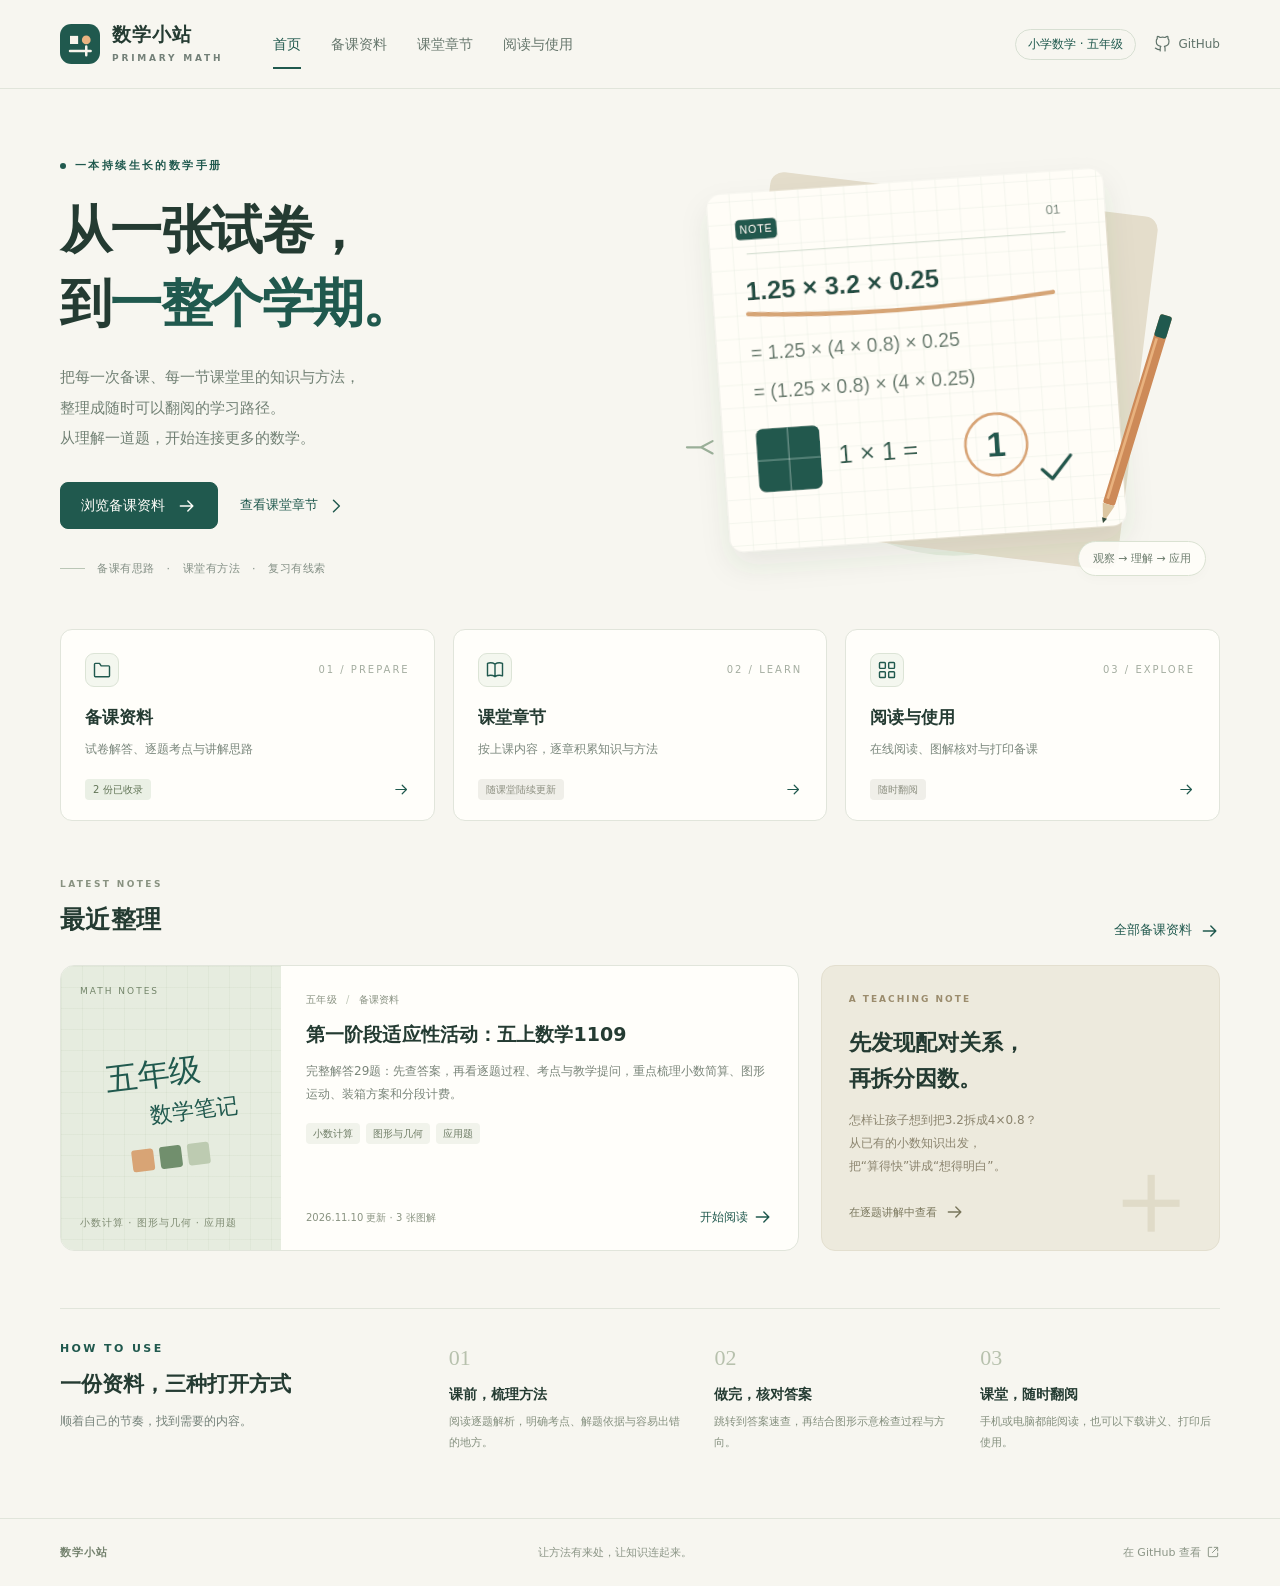
==== commit 6215546f: "Add complete solutions and teaching notes for phase one math paper" ====
--- a/index.html
+++ b/index.html
@@ -38,18 +38,18 @@
       <div class="hero-art"><img src="assets/math-notebook.svg" alt="小数简算笔记：把3.2拆成4乘0.8，再运用乘法运算律配对，得到1" width="640" height="510"><span class="art-caption">观察 → 理解 → 应用</span></div>
     </section>
     <section class="entrances" aria-label="内容导航">
-      <a class="entrance" href="preparation/index.html"><div class="entrance-top"><span class="entrance-icon"><svg class="icon" viewBox="0 0 24 24" aria-hidden="true"><path d="M3 7V5a1 1 0 0 1 1-1h5l2 3h9a1 1 0 0 1 1 1v11a1 1 0 0 1-1 1H4a1 1 0 0 1-1-1V7z"/></svg></span><span class="entrance-number">01 / PREPARE</span></div><h2>备课资料</h2><p>试卷解答、逐题考点与讲解思路</p><div class="entrance-bottom"><span class="status-tag">1 份已收录</span><svg class="icon" viewBox="0 0 24 24" aria-hidden="true"><path d="M4 12h15m-6-6 6 6-6 6"/></svg></div></a>
+      <a class="entrance" href="preparation/index.html"><div class="entrance-top"><span class="entrance-icon"><svg class="icon" viewBox="0 0 24 24" aria-hidden="true"><path d="M3 7V5a1 1 0 0 1 1-1h5l2 3h9a1 1 0 0 1 1 1v11a1 1 0 0 1-1 1H4a1 1 0 0 1-1-1V7z"/></svg></span><span class="entrance-number">01 / PREPARE</span></div><h2>备课资料</h2><p>试卷解答、逐题考点与讲解思路</p><div class="entrance-bottom"><span class="status-tag">2 份已收录</span><svg class="icon" viewBox="0 0 24 24" aria-hidden="true"><path d="M4 12h15m-6-6 6 6-6 6"/></svg></div></a>
       <a class="entrance" href="chapters/index.html"><div class="entrance-top"><span class="entrance-icon"><svg class="icon" viewBox="0 0 24 24" aria-hidden="true"><path d="M12 5c-3-2-6-2-9-1v15c3-1 6-1 9 1 3-2 6-2 9-1V4c-3-1-6-1-9 1zm0 0v15"/></svg></span><span class="entrance-number">02 / LEARN</span></div><h2>课堂章节</h2><p>按上课内容，逐章积累知识与方法</p><div class="entrance-bottom"><span class="status-tag muted">随课堂陆续更新</span><svg class="icon" viewBox="0 0 24 24" aria-hidden="true"><path d="M4 12h15m-6-6 6 6-6 6"/></svg></div></a>
       <a class="entrance" href="#guide"><div class="entrance-top"><span class="entrance-icon"><svg class="icon" viewBox="0 0 24 24" aria-hidden="true"><rect x="3" y="3" width="7" height="7" rx="1"/><rect x="14" y="3" width="7" height="7" rx="1"/><rect x="3" y="14" width="7" height="7" rx="1"/><rect x="14" y="14" width="7" height="7" rx="1"/></svg></span><span class="entrance-number">03 / EXPLORE</span></div><h2>阅读与使用</h2><p>在线阅读、图解核对与打印备课</p><div class="entrance-bottom"><span class="status-tag muted">随时翻阅</span><svg class="icon" viewBox="0 0 24 24" aria-hidden="true"><path d="M4 12h15m-6-6 6 6-6 6"/></svg></div></a>
     </section>
     <section aria-labelledby="recent-title"><div class="section-heading"><div><div class="eyebrow">LATEST NOTES</div><h2 id="recent-title">最近整理</h2></div><a class="text-link" href="preparation/index.html">全部备课资料<svg class="icon" viewBox="0 0 24 24" aria-hidden="true"><path d="M4 12h15m-6-6 6 6-6 6"/></svg></a></div>
-      <div class="recent-grid"><article class="featured-note" data-entry data-topics="[&quot;小数计算&quot;, &quot;图形与几何&quot;, &quot;应用题&quot;]" data-search="试课备课：小数计算与图形应用 从一张试卷出发，整理答案、逐题考点与讲解方法，串起小数简算、图形运动和生活中的数学。 五年级 小数计算 图形与几何 应用题 试卷 乘法分配律 拆分因数 凑整 循环小数 轴对称 平移 旋转 去尾法 进一法 邮费 鲜花饼">
-      <div class="note-cover" aria-hidden="true"><span class="cover-index">MATH NOTES</span><div class="cover-formula">1.25 × 3.2<span>× 0.25 = 1</span></div><div class="cover-boxes"><i></i><i></i><i></i></div><span class="cover-label">观察数的特点，发现运算的联系</span></div>
+      <div class="recent-grid"><article class="featured-note" data-entry data-topics="[&quot;小数计算&quot;, &quot;图形与几何&quot;, &quot;应用题&quot;]" data-search="第一阶段适应性活动：五上数学1109 完整解答29题：先查答案，再看逐题过程、考点与教学提问，重点梳理小数简算、图形运动、装箱方案和分段计费。 五年级 小数计算 图形与几何 应用题 第一阶段 适应性活动 1109 试卷 乘法分配律 拆分因数 乘法结合律 循环小数 逆推法 枚举 轴对称 平移 旋转 观察组合体 进一法 去尾法 苹果 代驾 分段计费">
+      <div class="note-cover" aria-hidden="true"><span class="cover-index">MATH NOTES</span><div class="cover-formula">五年级<span>数学笔记</span></div><div class="cover-boxes"><i></i><i></i><i></i></div><span class="cover-label">小数计算 · 图形与几何 · 应用题</span></div>
       <div class="note-body">
         <div class="note-meta"><span>五年级</span><span class="meta-divider">/</span><span>备课资料</span></div>
-        <h3><a href="preparation/trial-decimals/index.html">试课备课：小数计算与图形应用</a></h3>
-        <p>从一张试卷出发，整理答案、逐题考点与讲解方法，串起小数简算、图形运动和生活中的数学。</p><div class="topic-tags"><span class="topic-tag">小数计算</span><span class="topic-tag">图形与几何</span><span class="topic-tag">应用题</span></div>
-        <div class="note-bottom"><span>2026.11.09 更新 · 3 张图解</span><a href="preparation/trial-decimals/index.html">开始阅读<svg class="icon" viewBox="0 0 24 24" aria-hidden="true"><path d="M4 12h15m-6-6 6 6-6 6"/></svg></a></div>
+        <h3><a href="preparation/phase-one-1109/index.html">第一阶段适应性活动：五上数学1109</a></h3>
+        <p>完整解答29题：先查答案，再看逐题过程、考点与教学提问，重点梳理小数简算、图形运动、装箱方案和分段计费。</p><div class="topic-tags"><span class="topic-tag">小数计算</span><span class="topic-tag">图形与几何</span><span class="topic-tag">应用题</span></div>
+        <div class="note-bottom"><span>2026.11.10 更新 · 3 张图解</span><a href="preparation/phase-one-1109/index.html">开始阅读<svg class="icon" viewBox="0 0 24 24" aria-hidden="true"><path d="M4 12h15m-6-6 6 6-6 6"/></svg></a></div>
       </div>
     </article><aside class="method-card"><div class="eyebrow">A TEACHING NOTE</div><h3>先发现配对关系，<br>再拆分因数。</h3><p>怎样让孩子想到把3.2拆成4×0.8？<br>从已有的小数知识出发，<br>把“算得快”讲成“想得明白”。</p><a class="text-link" href="preparation/trial-decimals/index.html#detail">在逐题讲解中查看<svg class="icon" viewBox="0 0 24 24" aria-hidden="true"><path d="M4 12h15m-6-6 6 6-6 6"/></svg></a></aside></div>
     </section>
--- a/assets/site.css
+++ b/assets/site.css
@@ -14,3 +14,6 @@
 @media(max-width:580px){html{scroll-padding-top:88px}.header-inner{height:70px;justify-content:space-between;gap:10px}.header-actions{margin-left:auto;gap:14px}.menu-toggle{display:flex}.main-nav{display:none;position:absolute;top:70px;left:0;right:0;height:auto;flex-direction:column;align-items:stretch;gap:0;background:var(--paper);padding:9px 20px 17px;border-bottom:1px solid var(--line);box-shadow:0 9px 15px #20352705}.main-nav.is-open{display:flex}.main-nav>a{font-size:14px;padding:10px 15px;border-radius:6px;height:auto}.main-nav>a[aria-current]{background:#eaf0e2}.main-nav>a[aria-current]::after{display:none}.hero{display:flex;flex-direction:column;align-items:stretch;padding:32px 0 22px}.hero h1{font-size:37px;line-height:1.42;margin:17px 0}.hero-description{font-size:13px;max-width:360px;margin-bottom:22px}.hero .eyebrow{font-size:10px}.hero-actions .button{padding:12px 17px;font-size:13px}.hero-actions .text-link{font-size:12px}.hero-actions{gap:22px}.hero-foot{margin-top:20px}.hero-art{margin:5px 0 0;min-height:0}.hero-art>img{max-width:390px;margin:-4px auto -3px}.art-caption{right:3px;bottom:4px;font-size:10px}.entrances{grid-template-columns:1fr;gap:10px;padding:12px 0 34px}.entrance{display:grid;grid-template-columns:38px 1fr 28px;column-gap:13px;padding:17px 18px;align-items:center}.entrance-top{margin:0;grid-row:1/3}.entrance-number{display:none}.entrance h2{font-size:15px;grid-column:2;margin-bottom:2px}.entrance p{font-size:11px;min-height:0;margin:0;grid-column:2;grid-row:2}.entrance-bottom{grid-column:3;grid-row:1/3;justify-content:flex-end}.entrance-bottom .status-tag{display:none}.section-heading{gap:10px}.section-heading h2{font-size:21px}.section-heading .text-link{font-size:11px}.featured-note{grid-template-columns:1fr}.note-cover{min-height:170px;align-items:flex-start;padding-left:32px}.cover-formula{font-size:30px;transform:rotate(-5deg);margin-left:25px}.cover-formula span{display:inline;font-size:25px;margin-left:8px}.cover-boxes{position:absolute;right:24px;bottom:34px}.cover-label{bottom:14px;font-size:9px}.cover-index{font-size:8px;top:13px}.note-body{padding:21px 22px}.note-body h3{font-size:19px}.note-body p{font-size:12px}.note-bottom{padding-top:22px}.topic-tag{font-size:10px}.guide-panel{padding-top:24px;gap:21px}.guide-heading h2{font-size:20px}.guide-steps{grid-template-columns:1fr;gap:16px}.guide-step{position:relative;padding-left:38px}.guide-step>span{position:absolute;top:0;left:0;font-size:21px}.guide-step h3{margin:0 0 4px}.guide-step p{font-size:12px}.site-footer{padding:20px 0}.footer-inner{display:grid;grid-template-columns:1fr auto;gap:5px}.footer-inner p{font-size:10px;grid-column:1/-1;grid-row:2}.footer-inner>a{grid-column:2;grid-row:1}.breadcrumb{padding-top:20px;font-size:10px}.library-intro{padding:27px 0 22px;gap:15px}.library-intro h1{font-size:30px;margin-top:9px}.library-intro p{font-size:12px}.library-count{padding-top:20px;gap:4px;font-size:10px}.library-count strong{font-size:29px}.library-toolbar{flex-direction:column;align-items:stretch;gap:13px;padding:15px 0}.filter-list{gap:3px}.filter{font-size:11px;padding:5px 10px}.search{min-width:0;width:100%;padding:9px 12px}.search input{font-size:12px}.library-grid .featured-note{grid-template-columns:1fr}.library-grid .note-cover{min-height:160px}.empty-state{padding:45px 20px;margin-top:10px}.empty-state h2{font-size:19px}.empty-state p{font-size:12px}.reader-header h1{font-size:25px}.reader-header p{font-size:12px}.reader-switch{gap:24px;padding:13px 0}.reader-switch span{display:none}.reading-section{padding:22px 17px;border-radius:11px;margin-inline:-4px}.reading-section>h2{font-size:22px;margin-bottom:19px}.prose{font-size:13px;line-height:1.95}.prose h3{font-size:18px;margin-top:27px}.prose h4{font-size:15px;margin-top:24px}.prose h5{font-size:14px}.prose table{font-size:11px}.prose th,.prose td{padding:9px;min-width:90px}.reader-actions{gap:8px}.reader-actions .button{font-size:11px;padding:8px 11px}.reader-main{padding-bottom:36px}.reader-mobile-toc{margin-bottom:18px}.prose ul,.prose ol{padding-left:1.5em}.prose img{margin:18px auto}}
 @media(prefers-reduced-motion:reduce){html{scroll-behavior:auto}*,*::before,*::after{transition:none!important;animation:none!important}}
 @media print{@page{size:A4;margin:15mm 13mm}body{font-size:10pt;color:#18251b;background:white}.site-header,.site-footer,.breadcrumb,.reader-sidebar,.reader-actions,.reader-switch,.reader-mobile-toc,.back-top,.skip{display:none!important}.shell{width:100%;max-width:none}.reader-layout{display:block;padding:0}.reader-main{padding:0}.reader-header{padding:0 0 15px}.reader-header h1{font-size:19pt}.reader-header p{font-size:9pt}.reading-section{border:0;padding:0;margin:0;break-before:page}.section-label{margin-bottom:8px}.reading-section>h2{font-size:17pt}.prose{font-size:9.5pt;line-height:1.7;color:#222}.prose h3{font-size:14pt;margin-top:22px}.prose h4{font-size:11pt;margin-top:18px}.prose h5{font-size:10pt}.prose h3,.prose h4,.prose h5{break-after:avoid}.prose .table-wrap{overflow:visible;border-radius:0}.prose table{font-size:8.5pt}.prose th,.prose td{padding:6px 8px;min-width:0}.prose tr{break-inside:avoid}.prose thead{display:table-header-group}.prose img{break-inside:avoid;max-height:205mm;object-fit:contain}.prose pre{break-inside:avoid;font-size:9pt}.prose a{color:inherit;text-decoration:none}.prose a[href^="http"]{overflow-wrap:anywhere}.hero,.entrances,.recent-grid,.guide-panel{display:block}.entrance,.featured-note{break-inside:avoid}.hero-art,.method-card{display:none}}
+
+/* Keep every question reachable in long lesson tables of contents. */
+.reader-sidebar{max-height:calc(100vh - 132px);overflow-y:auto;overscroll-behavior:contain}
